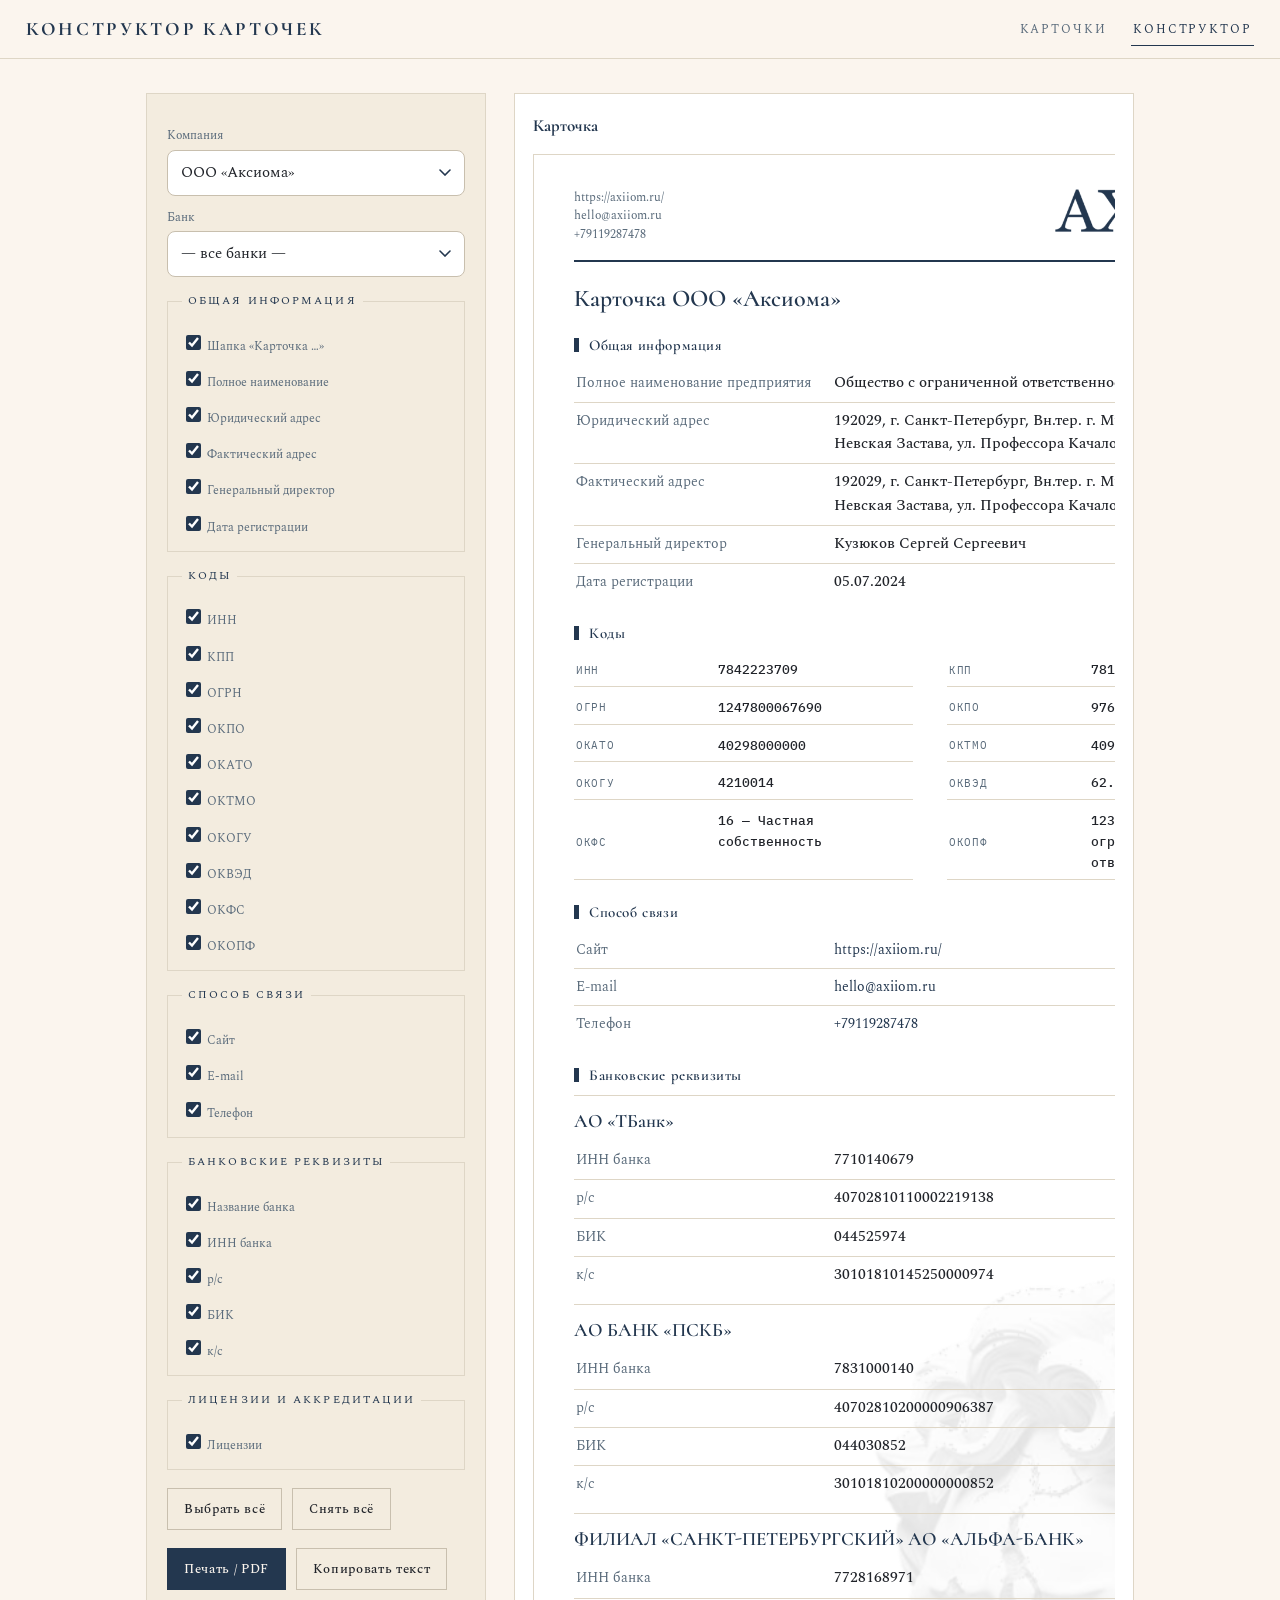
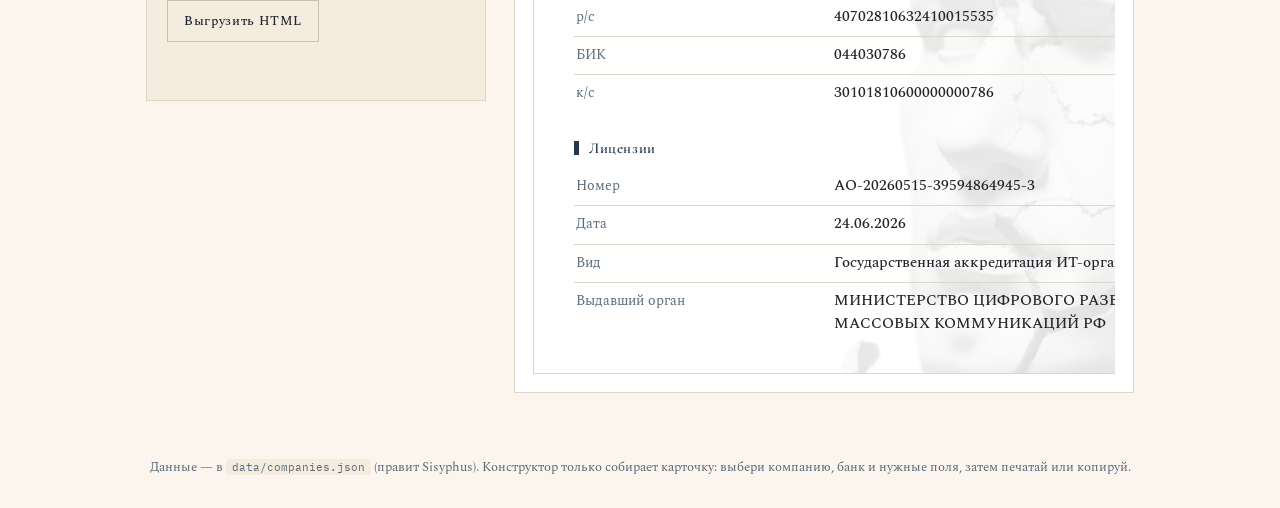
==== constructor.html @ a58bec32 "feat: лицензии/аккредитации в конструкторе, превью A4-пропорций, полировка выпадающих списков + фикс" ====
<!DOCTYPE html>
<html lang="ru">
<head>
  <meta charset="utf-8">
  <meta name="viewport" content="width=device-width, initial-scale=1">
  <title>Конструктор карточек</title>
  <link rel="icon" href="assets/favicon.svg">
  <link rel="preconnect" href="https://fonts.googleapis.com">
  <link rel="preconnect" href="https://fonts.gstatic.com" crossorigin>
  <link rel="stylesheet" href="https://fonts.googleapis.com/css2?family=Cormorant:ital,wght@0,500;0,600;0,700;1,600&family=Spectral:wght@400;500&family=IBM+Plex+Mono:wght@400;500&display=swap">
  <link rel="stylesheet" href="assets/styles.css?v=8">
</head>
<body data-page="builder">
  <header class="topbar">
    <div class="brand">Конструктор карточек</div>
    <nav>
      <a href="index.html">Карточки</a>
      <a href="constructor.html" class="active">Конструктор</a>
    </nav>
  </header>
  <main class="container builder-layout">
    <section class="controls">
      <form id="builderForm" autocomplete="off"></form>
      <div id="actions" class="actions"></div>
      <pre id="status" class="status"></pre>
    </section>
    <section class="preview-pane">
      <h2>Карточка</h2>
      <div id="preview"></div>
    </section>
  </main>
  <footer class="foot">Данные — в <code>data/companies.json</code> (правит Sisyphus). Конструктор только собирает карточку: выбери компанию, банк и нужные поля, затем печатай или копируй.</footer>
  <script src="assets/app.js?v=9"></script>
</body>
</html>
---- assets/styles.css ----
:root{
  --paper:#fbf5ee;
  --paper2:#f3ecdf;
  --card:#ffffff;
  --navy:#23374f;
  --navy-deep:#1c2e42;
  --ink:#21242a;
  --muted:#5a6b7b;
  --line:#c8bfae;
  --line-soft:#ded6c6;
  --shadow:0 26px 60px color-mix(in srgb, #23374f 16%, transparent);
  --f-display:'Cormorant', Georgia, 'Times New Roman', serif;
  --f-body:'Spectral', Georgia, serif;
  --f-mono:'IBM Plex Mono', ui-monospace, SFMono-Regular, Menlo, monospace;
  --backdrop:url("backdrop_axioma.png");
}
*{box-sizing:border-box}
html,body{margin:0;padding:0}
body{background:var(--paper); color:var(--ink); font:15px/1.6 var(--f-body); -webkit-font-smoothing:antialiased}

.topbar{
  display:flex; align-items:center; justify-content:space-between; padding:14px 26px;
  background:color-mix(in srgb, var(--paper) 88%, transparent);
  border-bottom:1px solid var(--line-soft); position:sticky; top:0; z-index:10;
}
.brand{font-family:var(--f-display); font-weight:700; font-size:19px; letter-spacing:.14em; text-transform:uppercase; color:var(--navy)}
.topbar nav a{
  font-family:var(--f-body); font-size:12px; letter-spacing:.16em; text-transform:uppercase;
  color:var(--muted); text-decoration:none; margin-left:18px; padding:6px 2px; border-bottom:1px solid transparent;
}
.topbar nav a.active,.topbar nav a:hover{color:var(--navy); border-bottom-color:var(--navy)}
.container{max-width:1040px; margin:0 auto; padding:34px 26px}
.foot{text-align:center; color:var(--muted); padding:30px; font-size:13px}
code{font-family:var(--f-mono); font-size:.86em; background:var(--paper2); padding:1px 6px; border-radius:4px}

.company-select{display:flex; align-items:center; gap:14px; margin:0 auto 26px; max-width:900px}
.company-select label{font-size:11px; letter-spacing:.22em; text-transform:uppercase; color:var(--muted)}
.company-select select{
  appearance:none; padding:10px 36px 10px 14px; font:500 14px var(--f-body); color:var(--navy);
  background:transparent url("data:image/svg+xml,%3Csvg xmlns='http://www.w3.org/2000/svg' width='10' height='6'%3E%3Cpath d='M1 1l4 4 4-4' stroke='%23233' stroke-width='1.4' fill='none'/%3E%3C/svg%3E") no-repeat right 14px center;
  border:none; border-bottom:1.5px solid var(--line); border-radius:0; min-width:280px; cursor:pointer;
}
.company-select select:focus-visible{outline:2px solid var(--navy); outline-offset:3px}

.card-single{max-width:900px; margin:0 auto}
#cards.card-single{padding:8px}

/* ======== КАРТОЧКА (референс: AXIIOM) ======== */
.card{
  position:relative; overflow:hidden;
  background:var(--card);
  border:1px solid var(--line-soft);
  box-shadow:var(--shadow);
  padding:34px 40px 30px;
}
.card::before{
  content:""; position:absolute; inset:0; z-index:0; pointer-events:none;
  background-image:var(--backdrop);
  background-repeat:no-repeat;
  background-position:right bottom;
  background-size:var(--backdrop-size, auto 44%);
  opacity:var(--backdrop-opacity, .5);
}
.card > *{position:relative; z-index:1}

/* шапка: контакты слева, логотип справа */
.card-top{display:flex; align-items:flex-start; justify-content:space-between; gap:24px}
.card-contacts{font-size:12px; line-height:1.55; color:var(--muted)}
.card-contacts a{color:var(--muted); text-decoration:none}
.card-contacts a:hover{color:var(--navy)}
.card-logo{height:44px; width:auto; display:block}

.card-rule{height:2px; background:var(--navy); margin:16px 0 18px}

.card-title{font-family:var(--f-display); font-weight:600; font-size:24px; color:var(--navy); margin-bottom:6px}

/* секции */
.section{margin-top:14px}
.section + .section{margin-top:18px; padding-top:2px}
.section h3{
  font-family:var(--f-display); font-weight:600; font-size:15px; letter-spacing:.04em;
  color:var(--navy); margin:0 0 8px;
}
.section h3::before{content:""; display:inline-block; width:5px; height:14px; background:var(--navy); margin-right:10px; vertical-align:-2px}

/* строки поле/значение */
.row{
  display:grid; grid-template-columns:minmax(190px,240px) 1fr;
  column-gap:18px; padding:7px 2px; border-bottom:1px solid var(--line-soft);
}
.row:last-child{border-bottom:none}
.row .k{font-size:14px; color:var(--muted)}
.row .v{font-size:14.5px; font-weight:500; overflow-wrap:anywhere}

/* коды */
.codes-grid{display:grid; grid-template-columns:repeat(2,minmax(0,1fr)); gap:6px 34px; padding-top:2px}
.code{display:grid; grid-template-columns:minmax(80px,130px) 1fr; gap:12px; padding:5px 2px; border-bottom:1px solid var(--line-soft)}
.code .k{font-family:var(--f-mono); font-size:11px; letter-spacing:.06em; text-transform:uppercase; color:var(--muted); align-self:center}
.code .v{font-family:var(--f-mono); font-size:13px; font-weight:500; overflow-wrap:anywhere}

/* способ связи */
.contacts{display:flex; flex-direction:column}
.contacts a{
  display:grid; grid-template-columns:minmax(190px,240px) 1fr; column-gap:18px;
  padding:7px 2px; text-decoration:none; color:inherit; border-bottom:1px solid var(--line-soft);
}
.contacts a:last-child{border-bottom:none}
.contacts .k{font-size:14px; color:var(--muted)}
.contacts .v{font-size:14px; color:var(--navy)}
.contacts a:hover .v{text-decoration:underline; text-underline-offset:3px}
.contacts a:focus-visible{outline:2px solid var(--navy); outline-offset:2px}

/* банки */
.bank-block{padding:8px 0 4px; margin-top:6px; border-top:1px solid var(--line-soft)}
.bank-block:first-child{border-top:none; margin-top:0; padding-top:0}
.bank-name{font-family:var(--f-display); font-weight:600; font-size:19px; color:var(--navy); margin:2px 0 6px}

/* конструктор */
.builder-layout{display:grid; grid-template-columns:340px 1fr; gap:28px; align-items:start}
@media(max-width:920px){.builder-layout{grid-template-columns:1fr}}
.controls{background:var(--paper2); border:1px solid var(--line-soft); padding:20px; position:sticky; top:84px}
.controls label{display:block; font-size:12px; color:var(--muted); margin:12px 0 4px}
.controls select{
  display:block; width:100%; appearance:none; -webkit-appearance:none;
  padding:10px 38px 10px 13px;
  background:var(--card) url("data:image/svg+xml,%3Csvg xmlns='http://www.w3.org/2000/svg' width='12' height='7'%3E%3Cpath d='M1 1l5 5 5-5' stroke='%2323374f' stroke-width='1.6' fill='none' stroke-linecap='round'/%3E%3C/svg%3E") no-repeat right 13px center;
  color:var(--ink); font:inherit; border:1px solid var(--line); border-radius:8px;
  cursor:pointer;
}
.controls select:hover{border-color:var(--stone)}
.controls select:focus-visible{outline:2px solid var(--navy); outline-offset:2px}
.controls input[type=text]{width:100%; padding:9px 11px; background:var(--card); color:var(--ink); border:1px solid var(--line); border-radius:8px; font:inherit}
.controls input[type=text]:focus-visible{outline:2px solid var(--navy); outline-offset:2px}
fieldset{border:1px solid var(--line-soft); margin:16px 0 0; padding:10px 14px}
legend{font-size:10.5px; text-transform:uppercase; letter-spacing:.2em; color:var(--navy); padding:0 6px}
.chk{display:flex; align-items:center; gap:9px; margin:6px 0; font-size:13.5px; cursor:pointer}
.chk input{accent-color:var(--navy); width:15px; height:15px}
.actions{display:flex; flex-wrap:wrap; gap:10px; margin-top:18px}
button{cursor:pointer; border:1px solid var(--line); background:transparent; color:var(--ink); padding:10px 16px; font:500 13px var(--f-body); letter-spacing:.05em}
button:hover{border-color:var(--navy); color:var(--navy)}
button.primary{background:var(--navy); border-color:var(--navy); color:var(--paper)}
button.primary:hover{background:var(--navy-deep); color:var(--paper)}
.preview-pane{min-width:0; padding:18px; background:var(--card); border:1px solid var(--line-soft)}
.preview-pane h2{margin:0 0 14px; font-family:var(--f-display); font-size:17px; color:var(--navy)}
.preview-pane #preview{overflow-x:auto}
.preview-pane .card{width:794px; max-width:none; margin:0 auto}
.preview-pane #preview{overflow-x:auto}
.status{margin-top:10px; min-height:16px; font-size:12px; color:var(--navy); white-space:pre-wrap}

@media(max-width:720px){
  .card{padding:22px 18px 24px}
  .card-top{flex-wrap:wrap}
  .card-contacts{font-size:11px}
  .card-logo{height:28px}
  .row,.contacts a{grid-template-columns:130px 1fr}
  .codes-grid{grid-template-columns:1fr}
  .code{grid-template-columns:100px 1fr}
  .container{padding:22px 16px}
}

/* ======== ПЕЧАТЬ: ровно одна страница A4 ======== */
@page{size:A4; margin:0}
@media print{
  html,body{background:var(--card); margin:0; padding:0; -webkit-print-color-adjust:exact; print-color-adjust:exact}
  .topbar,.company-select,.foot,.controls,#actions,.status,.preview-pane h2{display:none !important}
  .builder-layout{display:block}
  .container{max-width:none; padding:0; margin:0}
  .preview-pane{background:var(--card); border:none; padding:0}
  .card-single{max-width:none; padding:0; margin:0}
  #cards.card-single{padding:0}
  .card{
    width:210mm; height:290mm; padding:10mm 13mm; margin:0;
    border:none; box-shadow:none; overflow:hidden; border-radius:0;
  }
  .preview-pane .card, .card-single .card{width:210mm; max-width:210mm; height:290mm}
  #cards,.card-single,.container,body,html,main{margin:0; padding:0}
  .card > *{position:static}
  .card::before{
    background-position:right bottom;
  background-size:auto 44%;
    opacity:.5;
    -webkit-mask-image:none;
            mask-image:none;
  }
  .card-logo{height:8mm}
  .card-rule{margin:8px 0 9px}
  .card-title{font-size:16pt}
  .section{margin-top:5px}
  .section + .section{margin-top:6px; padding-top:0}
  .section h3{margin:0 0 3px; font-size:11pt}
  .section h3::before{height:9px; margin-right:7px}
  .row,.contacts a{padding:2px 0; column-gap:14px}
  .row{grid-template-columns:minmax(140px,170px) 1fr}
  .contacts a{grid-template-columns:minmax(140px,170px) 1fr}
  .row .k,.row .v,.contacts .k,.contacts .v{font-size:8.5pt; line-height:1.3}
  .codes-grid{grid-template-columns:1fr 1fr; gap:2px 24px}
  .code{padding:2px 0; gap:8px; grid-template-columns:minmax(64px,104px) 1fr}
  .code .k{font-size:6.5pt; letter-spacing:.03em}
  .code .v{font-size:8pt; line-height:1.25}
  .bank-block{padding:3px 0 1px; margin-top:2px}
  .bank-block:first-child{margin-top:0; padding-top:0}
  .bank-name{font-size:10pt; margin:0 0 1px}
}
@media(prefers-reduced-motion:reduce){*{transition:none!important; animation:none!important; scroll-behavior:auto!important}}
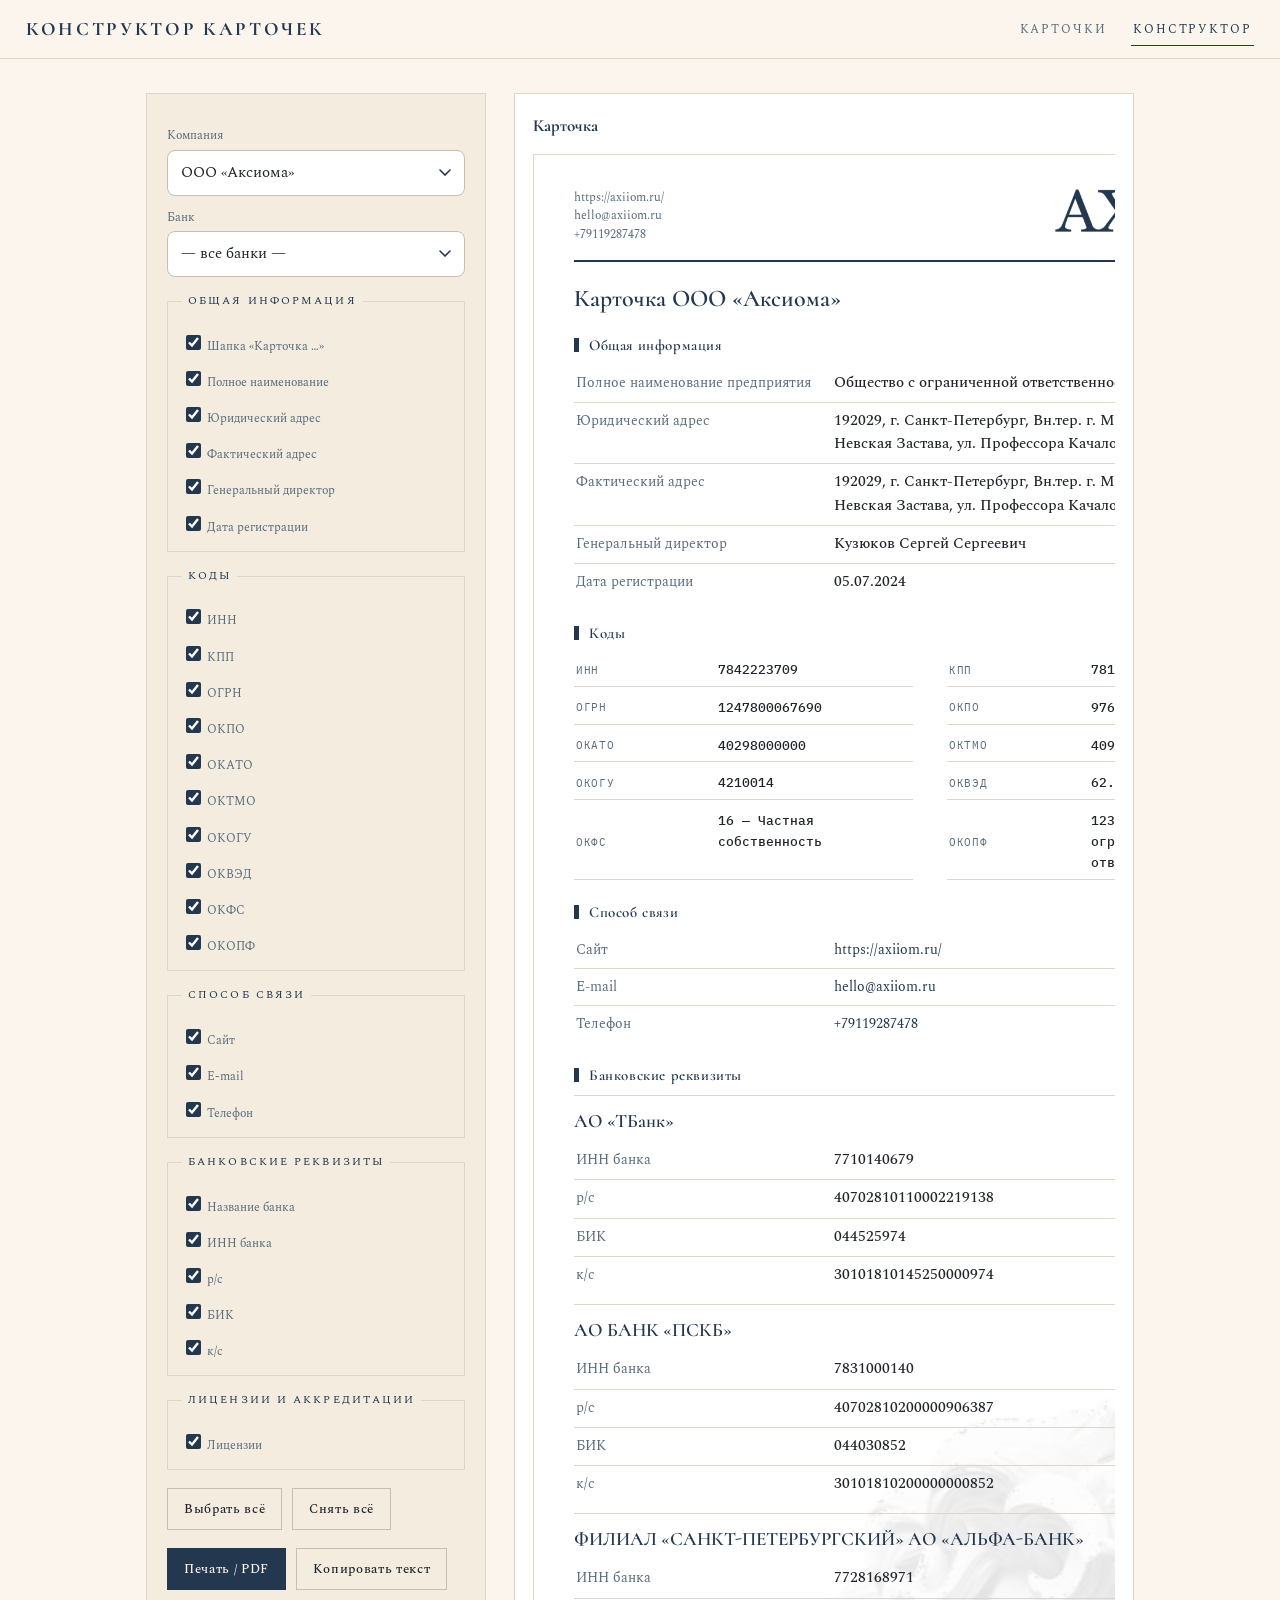
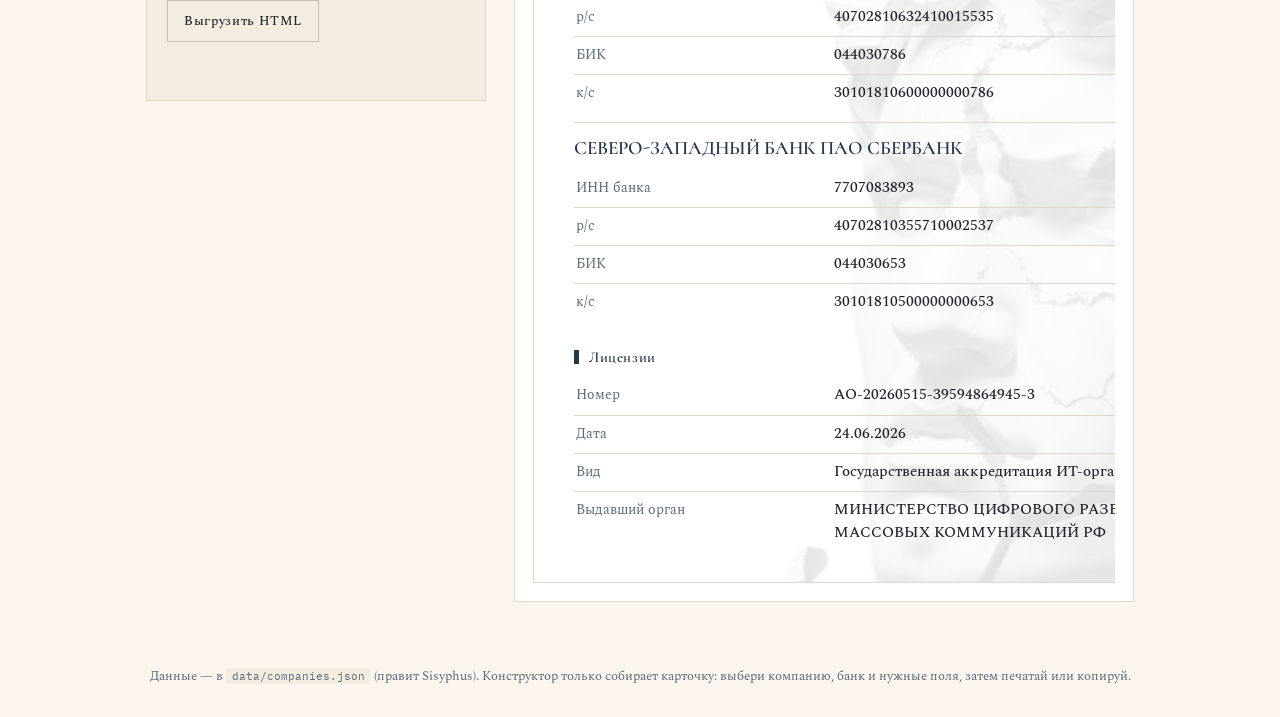
==== commit be38afc0: "feat: текстовый логотип «Arental» для Атмосферы (Lora 600, высота как у логотипа Аксиомы)" ====
--- a/constructor.html
+++ b/constructor.html
@@ -7,8 +7,8 @@
   <link rel="icon" href="assets/favicon.svg">
   <link rel="preconnect" href="https://fonts.googleapis.com">
   <link rel="preconnect" href="https://fonts.gstatic.com" crossorigin>
-  <link rel="stylesheet" href="https://fonts.googleapis.com/css2?family=Cormorant:ital,wght@0,500;0,600;0,700;1,600&family=Spectral:wght@400;500&family=IBM+Plex+Mono:wght@400;500&display=swap">
-  <link rel="stylesheet" href="assets/styles.css?v=8">
+  <link rel="stylesheet" href="https://fonts.googleapis.com/css2?family=Cormorant:ital,wght@0,500;0,600;0,700;1,600&family=Spectral:wght@400;500&family=IBM+Plex+Mono:wght@400;500&family=Lora:wght@400;500;600;700&display=swap">
+  <link rel="stylesheet" href="assets/styles.css?v=12">
 </head>
 <body data-page="builder">
   <header class="topbar">
@@ -30,6 +30,6 @@
     </section>
   </main>
   <footer class="foot">Данные — в <code>data/companies.json</code> (правит Sisyphus). Конструктор только собирает карточку: выбери компанию, банк и нужные поля, затем печатай или копируй.</footer>
-  <script src="assets/app.js?v=9"></script>
+  <script src="assets/app.js?v=10"></script>
 </body>
 </html>
--- a/assets/styles.css
+++ b/assets/styles.css
@@ -69,6 +69,7 @@
 .card-contacts a{color:var(--muted); text-decoration:none}
 .card-contacts a:hover{color:var(--navy)}
 .card-logo{height:44px; width:auto; display:block}
+.card-logo-text{height:44px; line-height:44px; display:block; white-space:nowrap; font-family:'Lora', Georgia, serif; font-weight:600; color:var(--navy); font-size:63px}
 
 .card-rule{height:2px; background:var(--navy); margin:16px 0 18px}
 
@@ -148,14 +149,17 @@
 .status{margin-top:10px; min-height:16px; font-size:12px; color:var(--navy); white-space:pre-wrap}
 
 @media(max-width:720px){
-  .card{padding:22px 18px 24px}
-  .card-top{flex-wrap:wrap}
+  .controls{position:static}
+  .card{padding:20px 16px 22px}
+  .card-top{flex-wrap:wrap; gap:14px}
   .card-contacts{font-size:11px}
-  .card-logo{height:28px}
-  .row,.contacts a{grid-template-columns:130px 1fr}
+  .card-logo{height:24px}
+  .card-logo-text{height:24px; line-height:24px; font-size:34px}
+  .row,.contacts a{grid-template-columns:minmax(96px,38%) 1fr; column-gap:10px}
   .codes-grid{grid-template-columns:1fr}
-  .code{grid-template-columns:100px 1fr}
-  .container{padding:22px 16px}
+  .code{grid-template-columns:minmax(88px,40%) 1fr}
+  .container{padding:18px 14px}
+  .card::before{background-size:auto 34%; opacity:.4}
 }
 
 /* ======== ПЕЧАТЬ: ровно одна страница A4 ======== */
@@ -183,6 +187,7 @@
             mask-image:none;
   }
   .card-logo{height:8mm}
+  .card-logo-text{height:8mm; line-height:8mm; font-size:11.5mm}
   .card-rule{margin:8px 0 9px}
   .card-title{font-size:16pt}
   .section{margin-top:5px}
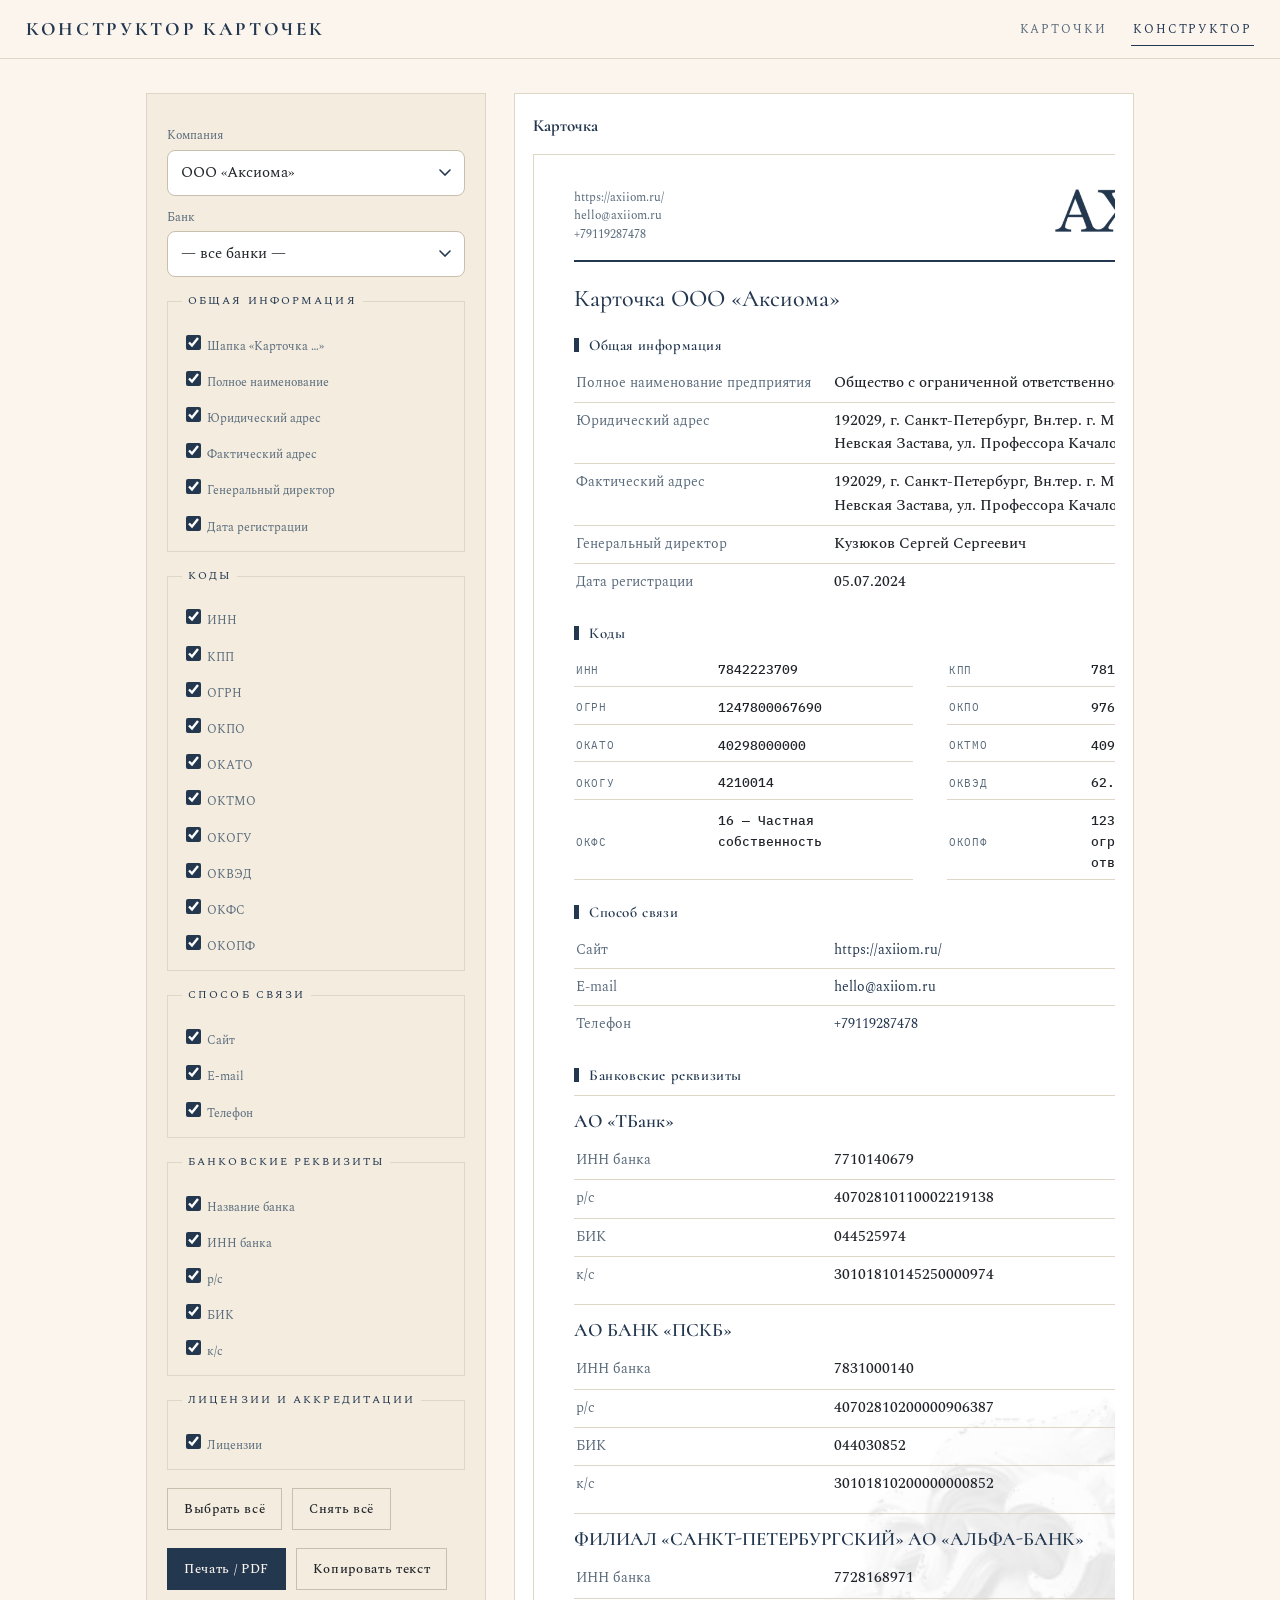
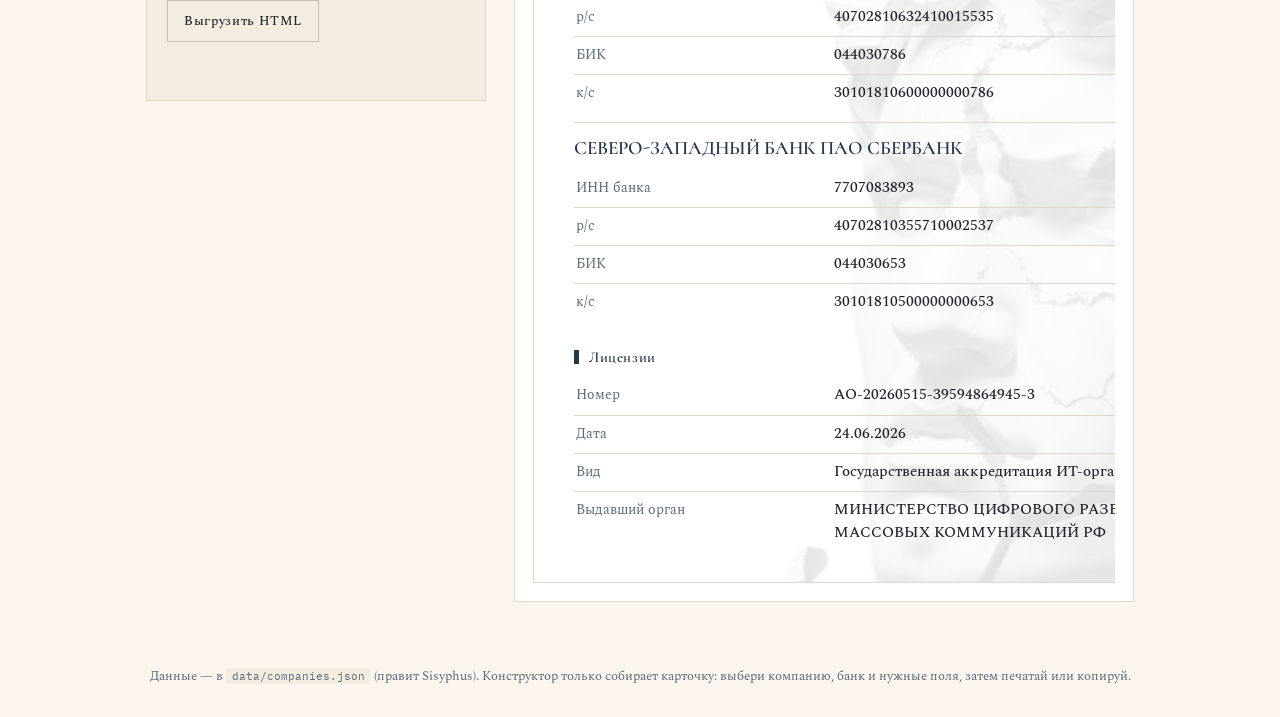
==== commit 91f71a1e: "feat(logo): use SVG wordmark for Atmosfera brand mark Replace the Lora text span with an asset logo " ====
--- a/constructor.html
+++ b/constructor.html
@@ -7,8 +7,8 @@
   <link rel="icon" href="assets/favicon.svg">
   <link rel="preconnect" href="https://fonts.googleapis.com">
   <link rel="preconnect" href="https://fonts.gstatic.com" crossorigin>
-  <link rel="stylesheet" href="https://fonts.googleapis.com/css2?family=Cormorant:ital,wght@0,500;0,600;0,700;1,600&family=Spectral:wght@400;500&family=IBM+Plex+Mono:wght@400;500&family=Lora:wght@400;500;600;700&display=swap">
-  <link rel="stylesheet" href="assets/styles.css?v=12">
+  <link rel="stylesheet" href="https://fonts.googleapis.com/css2?family=Cormorant:ital,wght@0,500;0,600;0,700;1,600&family=Spectral:wght@400;500&family=IBM+Plex+Mono:wght@400;500&display=swap">
+  <link rel="stylesheet" href="assets/styles.css?v=13">
 </head>
 <body data-page="builder">
   <header class="topbar">
--- a/assets/styles.css
+++ b/assets/styles.css
@@ -69,11 +69,10 @@
 .card-contacts a{color:var(--muted); text-decoration:none}
 .card-contacts a:hover{color:var(--navy)}
 .card-logo{height:44px; width:auto; display:block}
-.card-logo-text{height:44px; line-height:44px; display:block; white-space:nowrap; font-family:'Lora', Georgia, serif; font-weight:600; color:var(--navy); font-size:63px}
 
 .card-rule{height:2px; background:var(--navy); margin:16px 0 18px}
 
-.card-title{font-family:var(--f-display); font-weight:600; font-size:24px; color:var(--navy); margin-bottom:6px}
+.card-title{font-family:var(--f-display); font-weight:500; font-size:24px; color:var(--navy); margin-bottom:6px}
 
 /* секции */
 .section{margin-top:14px}
@@ -154,7 +153,6 @@
   .card-top{flex-wrap:wrap; gap:14px}
   .card-contacts{font-size:11px}
   .card-logo{height:24px}
-  .card-logo-text{height:24px; line-height:24px; font-size:34px}
   .row,.contacts a{grid-template-columns:minmax(96px,38%) 1fr; column-gap:10px}
   .codes-grid{grid-template-columns:1fr}
   .code{grid-template-columns:minmax(88px,40%) 1fr}
@@ -187,7 +185,6 @@
             mask-image:none;
   }
   .card-logo{height:8mm}
-  .card-logo-text{height:8mm; line-height:8mm; font-size:11.5mm}
   .card-rule{margin:8px 0 9px}
   .card-title{font-size:16pt}
   .section{margin-top:5px}
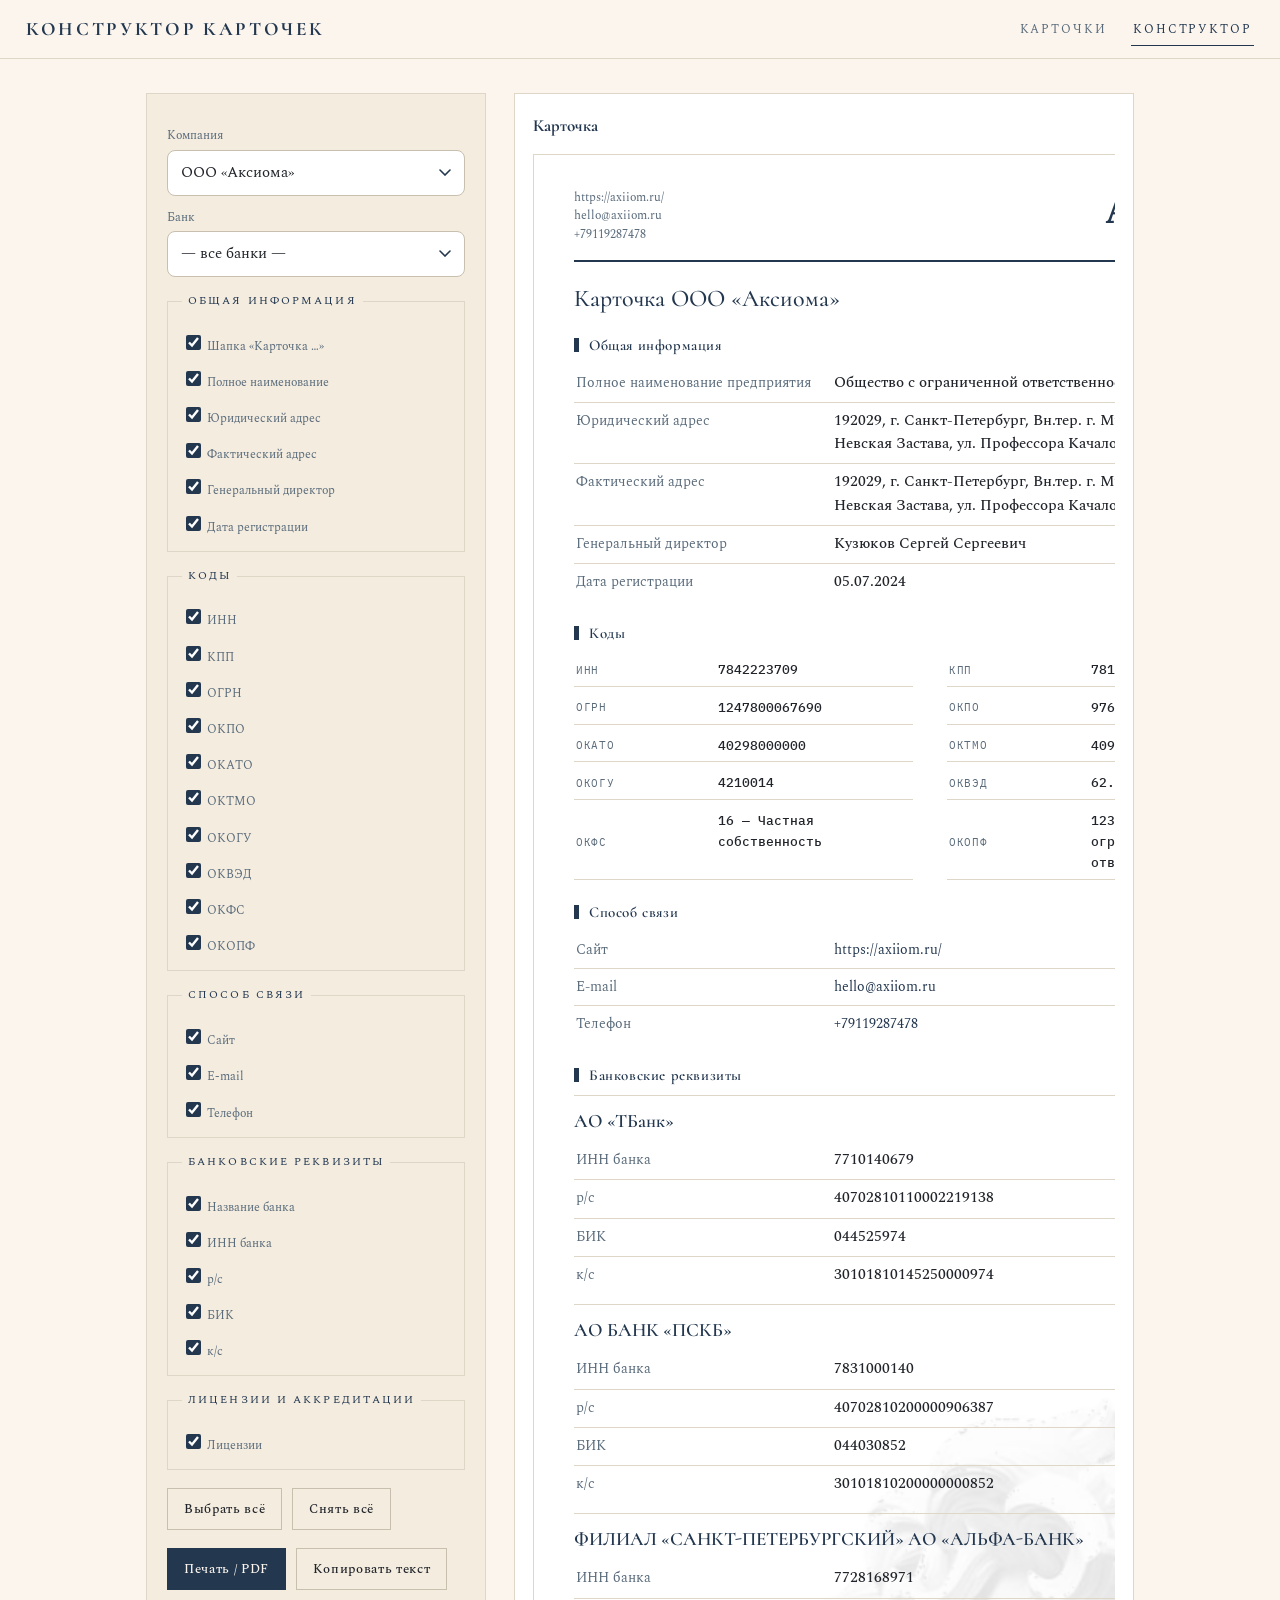
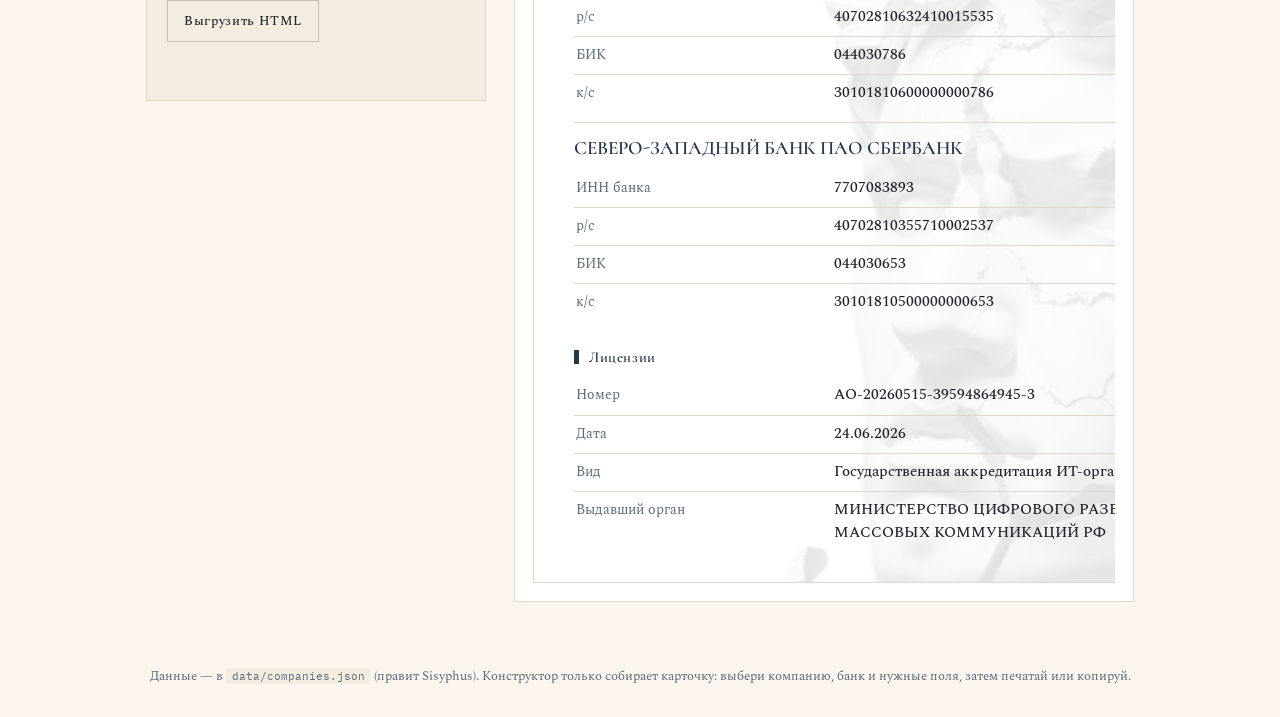
==== commit cfa47c9c: "feat(backdrop): use illustration SVG as Atmosfera card background Replace the letter-A watermark wit" ====
--- a/constructor.html
+++ b/constructor.html
@@ -30,6 +30,6 @@
     </section>
   </main>
   <footer class="foot">Данные — в <code>data/companies.json</code> (правит Sisyphus). Конструктор только собирает карточку: выбери компанию, банк и нужные поля, затем печатай или копируй.</footer>
-  <script src="assets/app.js?v=10"></script>
+  <script src="assets/app.js?v=11"></script>
 </body>
 </html>
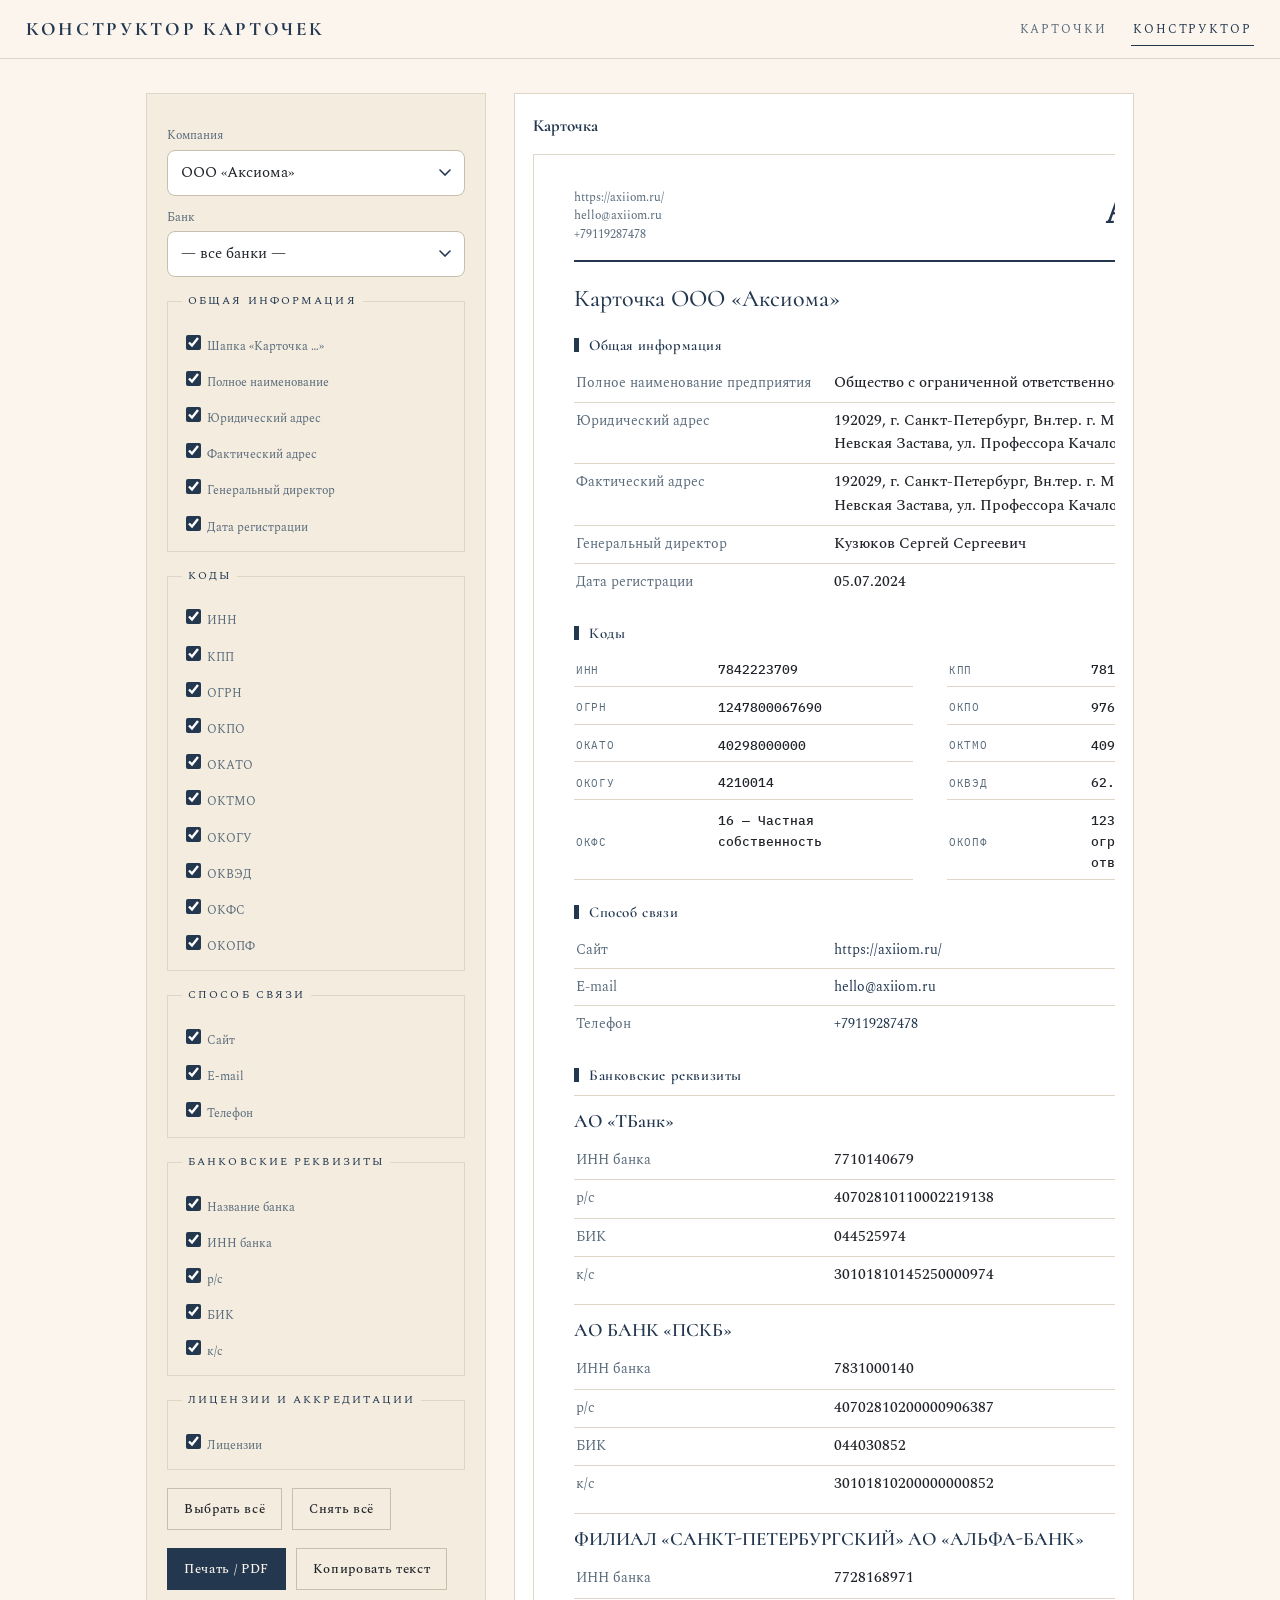
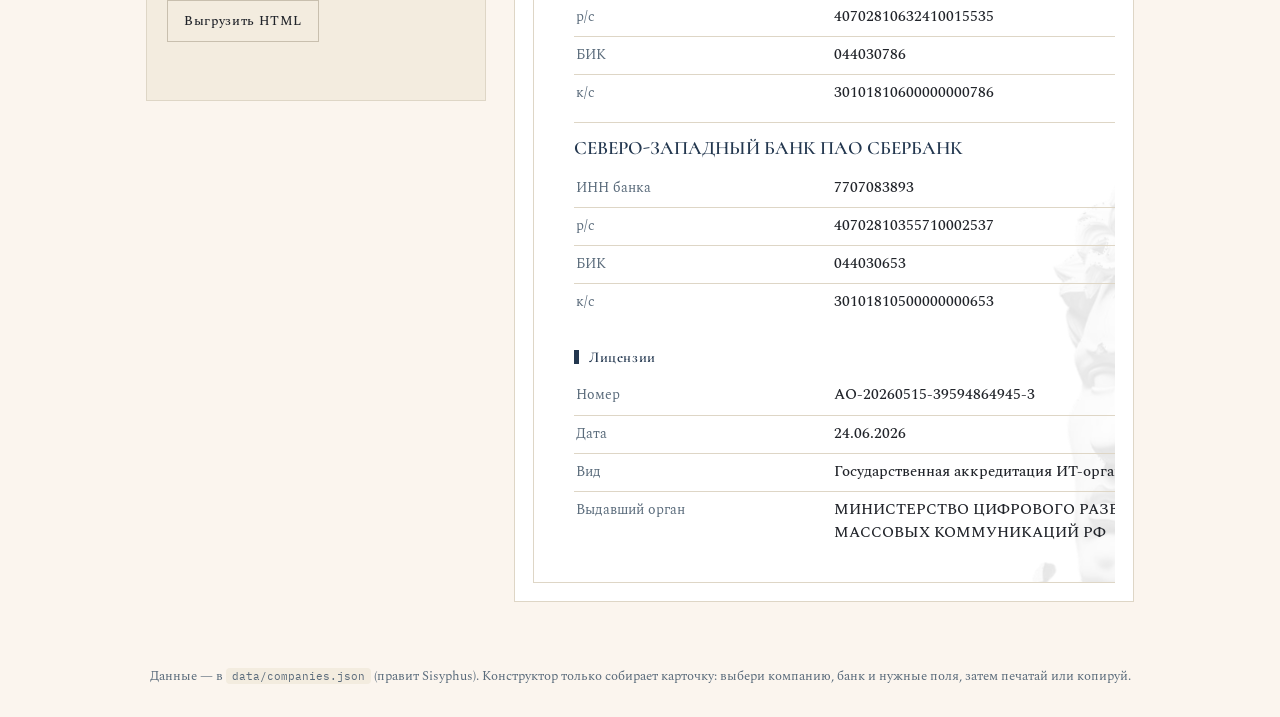
==== commit 107832b7: "fix(backdrop): match on-screen preview size to printed A4 The print CSS forces backdrop to auto 44% " ====
--- a/constructor.html
+++ b/constructor.html
@@ -8,7 +8,7 @@
   <link rel="preconnect" href="https://fonts.googleapis.com">
   <link rel="preconnect" href="https://fonts.gstatic.com" crossorigin>
   <link rel="stylesheet" href="https://fonts.googleapis.com/css2?family=Cormorant:ital,wght@0,500;0,600;0,700;1,600&family=Spectral:wght@400;500&family=IBM+Plex+Mono:wght@400;500&display=swap">
-  <link rel="stylesheet" href="assets/styles.css?v=13">
+  <link rel="stylesheet" href="assets/styles.css?v=14">
 </head>
 <body data-page="builder">
   <header class="topbar">
@@ -30,6 +30,6 @@
     </section>
   </main>
   <footer class="foot">Данные — в <code>data/companies.json</code> (правит Sisyphus). Конструктор только собирает карточку: выбери компанию, банк и нужные поля, затем печатай или копируй.</footer>
-  <script src="assets/app.js?v=11"></script>
+  <script src="assets/app.js?v=14"></script>
 </body>
 </html>
--- a/assets/styles.css
+++ b/assets/styles.css
@@ -58,7 +58,7 @@
   background-image:var(--backdrop);
   background-repeat:no-repeat;
   background-position:right bottom;
-  background-size:var(--backdrop-size, auto 44%);
+  background-size:var(--backdrop-size, auto 128mm);
   opacity:var(--backdrop-opacity, .5);
 }
 .card > *{position:relative; z-index:1}
